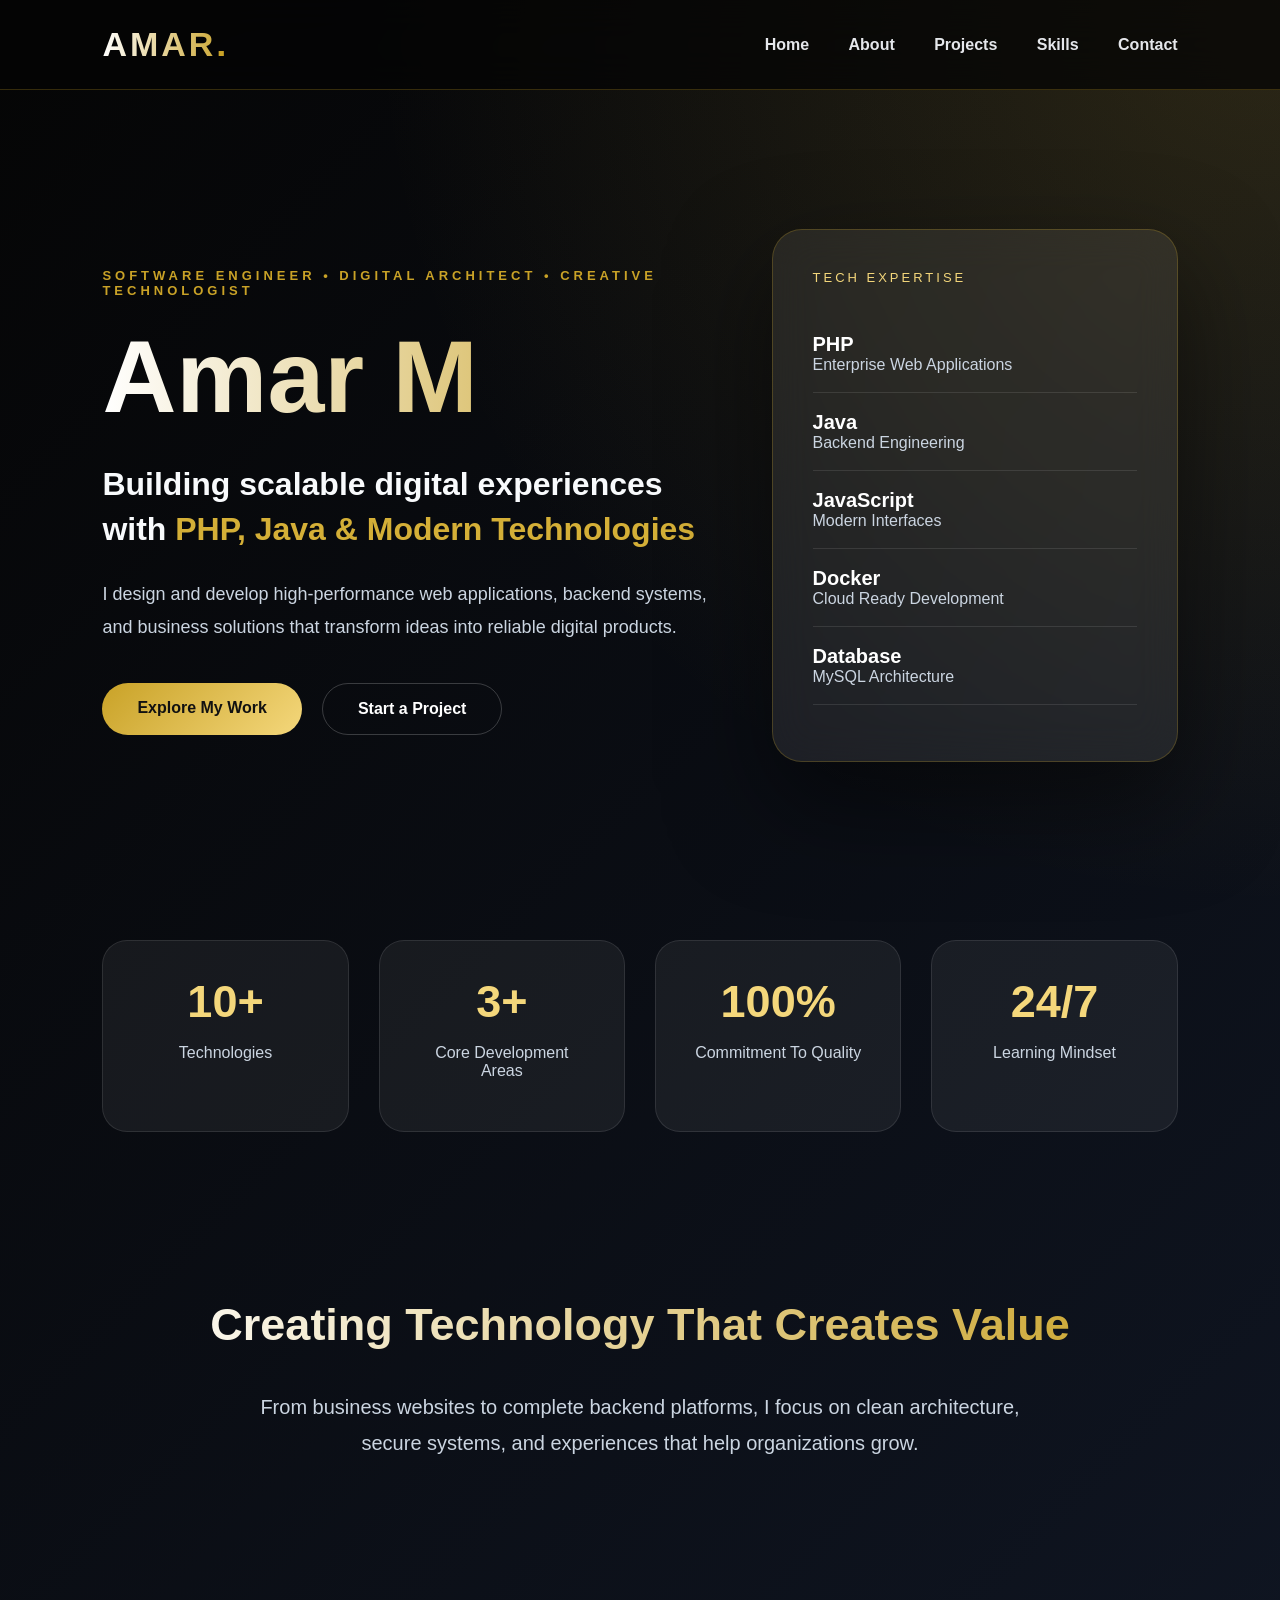
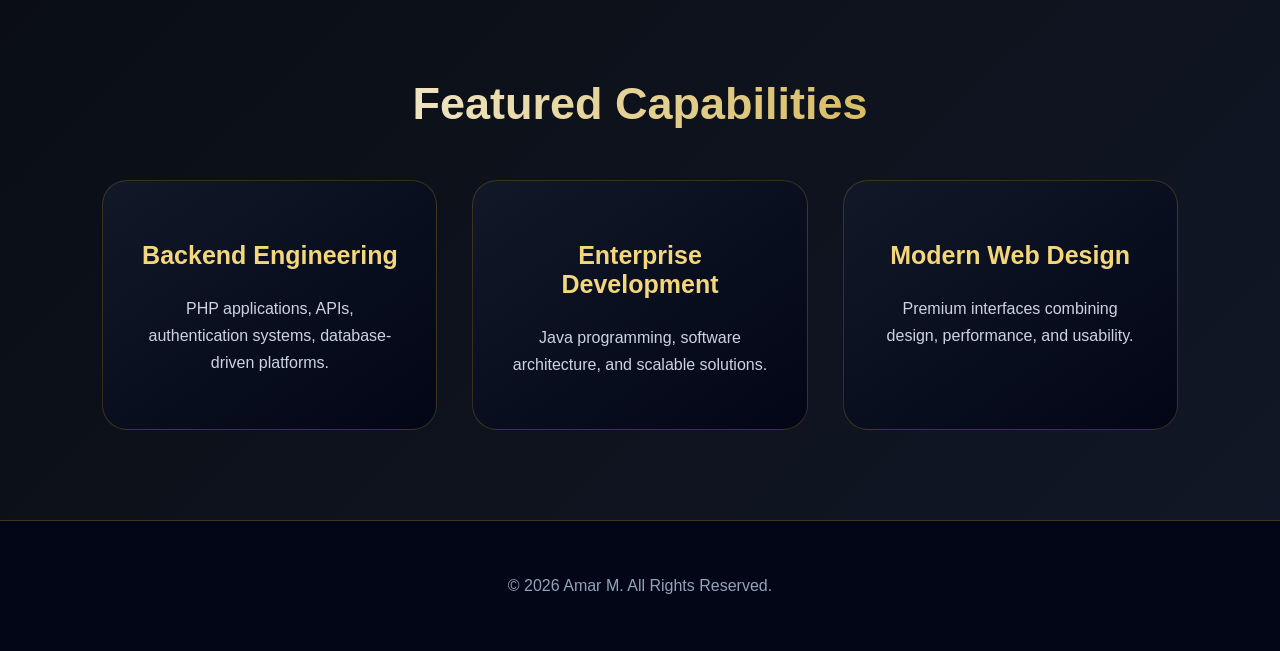
==== index.html @ 8026f6b0 "Create luxury executive portfolio homepage" ====
<!DOCTYPE html>
<html lang="en">
<head>
    <meta charset="UTF-8">
    <meta name="viewport" content="width=device-width, initial-scale=1.0">

    <title>Amar M | Full Stack Developer & Digital Solutions Engineer</title>

    <meta name="description" content="Amar M - Full Stack Developer specializing in PHP, Java, JavaScript, backend systems, databases, and modern digital solutions.">

    <link rel="stylesheet" href="css/style.css">
</head>

<body>

<header class="navbar">

    <div class="logo">
        AMAR<span>.</span>
    </div>

    <nav>
        <a href="index.html">Home</a>
        <a href="about.html">About</a>
        <a href="projects.html">Projects</a>
        <a href="skills.html">Skills</a>
        <a href="contact.html">Contact</a>
    </nav>

</header>


<main>


<section class="hero">

    <div class="hero-content">

        <p class="tag">
            SOFTWARE ENGINEER • DIGITAL ARCHITECT • CREATIVE TECHNOLOGIST
        </p>


        <h1>
            Amar M
        </h1>


        <h2>
            Building scalable digital experiences with
            <span>
                PHP, Java & Modern Technologies
            </span>
        </h2>


        <p class="description">

            I design and develop high-performance web applications,
            backend systems, and business solutions that transform
            ideas into reliable digital products.

        </p>


        <div class="buttons">

            <a href="projects.html" class="btn primary">
                Explore My Work
            </a>


            <a href="contact.html" class="btn secondary">
                Start a Project
            </a>

        </div>


    </div>



    <div class="hero-card">


        <div class="card-title">
            TECH EXPERTISE
        </div>


        <ul>

            <li>
                <strong>PHP</strong>
                Enterprise Web Applications
            </li>


            <li>
                <strong>Java</strong>
                Backend Engineering
            </li>


            <li>
                <strong>JavaScript</strong>
                Modern Interfaces
            </li>


            <li>
                <strong>Docker</strong>
                Cloud Ready Development
            </li>


            <li>
                <strong>Database</strong>
                MySQL Architecture
            </li>

        </ul>


    </div>


</section>




<section class="stats">


<div>
<h3>10+</h3>
<p>Technologies</p>
</div>


<div>
<h3>3+</h3>
<p>Core Development Areas</p>
</div>


<div>
<h3>100%</h3>
<p>Commitment To Quality</p>
</div>


<div>
<h3>24/7</h3>
<p>Learning Mindset</p>
</div>


</section>





<section class="vision">


<h2>
Creating Technology That Creates Value
</h2>


<p>

From business websites to complete backend platforms,
I focus on clean architecture, secure systems,
and experiences that help organizations grow.

</p>


</section>



<section class="featured">


<h2>
Featured Capabilities
</h2>


<div class="grid">


<div class="box">

<h3>
Backend Engineering
</h3>

<p>
PHP applications, APIs, authentication systems,
database-driven platforms.
</p>

</div>



<div class="box">

<h3>
Enterprise Development
</h3>

<p>
Java programming, software architecture,
and scalable solutions.
</p>

</div>




<div class="box">

<h3>
Modern Web Design
</h3>

<p>
Premium interfaces combining design,
performance, and usability.
</p>

</div>



</div>


</section>


</main>




<footer>

<p>
© 2026 Amar M. All Rights Reserved.
</p>

</footer>



<script src="js/script.js"></script>

</body>
</html>
---- css/style.css ----
/* =====================================================
   AMAR M - LUXURY TECHNOLOGY PORTFOLIO
   Executive / Fortune 500 Inspired Theme
===================================================== */


* {
    box-sizing: border-box;
}


html {
    scroll-behavior: smooth;
}


body {

    margin:0;

    font-family:
        'Inter',
        'Segoe UI',
        Arial,
        sans-serif;

    background:

        radial-gradient(
            circle at top right,
            rgba(201,162,39,.18),
            transparent 35%
        ),

        linear-gradient(
            135deg,
            #050505,
            #111827
        );

    color:#f8fafc;

}


/* Container */

.container {

    width:90%;

    max-width:1300px;

    margin:auto;

}



/* =====================================================
   NAVBAR
===================================================== */


.navbar {

    position:sticky;

    top:0;

    z-index:1000;

    display:flex;

    justify-content:space-between;

    align-items:center;

    padding:25px 8%;


    background:

        rgba(5,5,5,.75);


    backdrop-filter:

        blur(20px);


    border-bottom:

        1px solid
        rgba(201,162,39,.25);

}



.logo {

    font-size:34px;

    font-weight:900;

    letter-spacing:3px;

    background:

        linear-gradient(
            90deg,
            #fff,
            #c9a227
        );


    -webkit-background-clip:text;

    color:transparent;

}



.logo span {

    color:#c9a227;

}



nav a {

    color:#e5e7eb;

    text-decoration:none;

    margin-left:35px;

    font-weight:600;

    transition:.3s;

}


nav a:hover {

    color:#f4d77b;

}



/* =====================================================
   HERO SECTION
===================================================== */


.hero {

    min-height:90vh;

    display:grid;

    grid-template-columns:
        1.2fr .8fr;

    gap:60px;

    align-items:center;

    padding:80px 8%;

}



.tag {

    color:#c9a227;

    letter-spacing:4px;

    font-size:13px;

    font-weight:700;

}



.hero h1 {

    font-size:

        clamp(60px,8vw,110px);


    margin:20px 0;


    font-weight:900;


    background:

        linear-gradient(
            90deg,
            #ffffff,
            #c9a227
        );


    -webkit-background-clip:text;


    color:transparent;

}



.hero h2 {

    font-size:32px;

    line-height:1.4;

}



.hero h2 span {

    color:#d4af37;

}



.description {

    color:#cbd5e1;

    max-width:650px;

    line-height:1.8;

    font-size:18px;

}



/* Buttons */

.buttons {

    margin-top:40px;

    display:flex;

    gap:20px;

}



.btn {

    padding:16px 35px;

    border-radius:50px;

    text-decoration:none;

    font-weight:800;

    transition:.3s;

}



.primary {

    background:

        linear-gradient(
            135deg,
            #c9a227,
            #f4d77b
        );

    color:#111;

}



.secondary {

    border:

        1px solid
        rgba(255,255,255,.2);

    color:white;

}



.btn:hover {

    transform:

        translateY(-5px);


    box-shadow:

        0 20px 40px
        rgba(201,162,39,.35);

}



/* =====================================================
   TECHNOLOGY CARD
===================================================== */


.hero-card {

    padding:40px;


    border-radius:30px;


    background:

        rgba(255,255,255,.08);


    backdrop-filter:

        blur(20px);


    border:

        1px solid
        rgba(201,162,39,.25);


    box-shadow:

        0 40px 100px
        rgba(0,0,0,.5);

}



.card-title {

    color:#f4d77b;

    letter-spacing:3px;

    font-size:13px;

    margin-bottom:30px;

}



.hero-card ul {

    list-style:none;

    padding:0;

}



.hero-card li {

    padding:18px 0;

    border-bottom:

        1px solid
        rgba(255,255,255,.1);


    color:#cbd5e1;

}



.hero-card strong {

    display:block;

    color:white;

    font-size:20px;

}



/* =====================================================
   STATS
===================================================== */


.stats {

    display:grid;

    grid-template-columns:

        repeat(4,1fr);


    gap:30px;


    padding:40px 8%;

}



.stats div {

    text-align:center;

    padding:35px;


    background:

        rgba(255,255,255,.06);


    border-radius:25px;


    border:

        1px solid
        rgba(255,255,255,.1);

}



.stats h3 {

    margin:0;

    font-size:45px;

    color:#f4d77b;

}



.stats p {

    color:#cbd5e1;

}



/* =====================================================
   SECTIONS
===================================================== */


.vision,
.featured {


    padding:90px 8%;

    text-align:center;

}



.vision h2,
.featured h2 {


    font-size:45px;


    background:

        linear-gradient(
            90deg,
            white,
            #c9a227
        );


    -webkit-background-clip:text;

    color:transparent;

}



.vision p {

    max-width:800px;

    margin:auto;

    color:#cbd5e1;

    font-size:20px;

    line-height:1.8;

}




.grid {

    margin-top:50px;


    display:grid;

    grid-template-columns:

        repeat(3,1fr);


    gap:35px;

}



.box {

    padding:35px;


    border-radius:25px;


    background:

        linear-gradient(
            145deg,
            #111827,
            #020617
        );


    border:

        1px solid
        rgba(201,162,39,.25);


    transition:.4s;


}



.box:hover {

    transform:

        translateY(-12px);


    box-shadow:

        0 30px 80px
        rgba(0,0,0,.6);

}



.box h3 {

    color:#f4d77b;

    font-size:25px;

}



.box p {

    color:#cbd5e1;

    line-height:1.7;

}



/* =====================================================
   FOOTER
===================================================== */


footer {


    padding:40px;


    text-align:center;


    background:#020617;


    border-top:

        1px solid
        rgba(201,162,39,.3);


    color:#94a3b8;

}





/* =====================================================
   RESPONSIVE
===================================================== */


@media(max-width:900px){


.hero {

    grid-template-columns:1fr;

}



.stats {

    grid-template-columns:1fr 1fr;

}



.grid {

    grid-template-columns:1fr;

}



.navbar {

    flex-direction:column;

    gap:20px;

}


}



@media(max-width:600px){


.stats {

    grid-template-columns:1fr;

}


.hero h1 {

    font-size:55px;

}


nav a {

    margin:10px;

    display:inline-block;

}


}
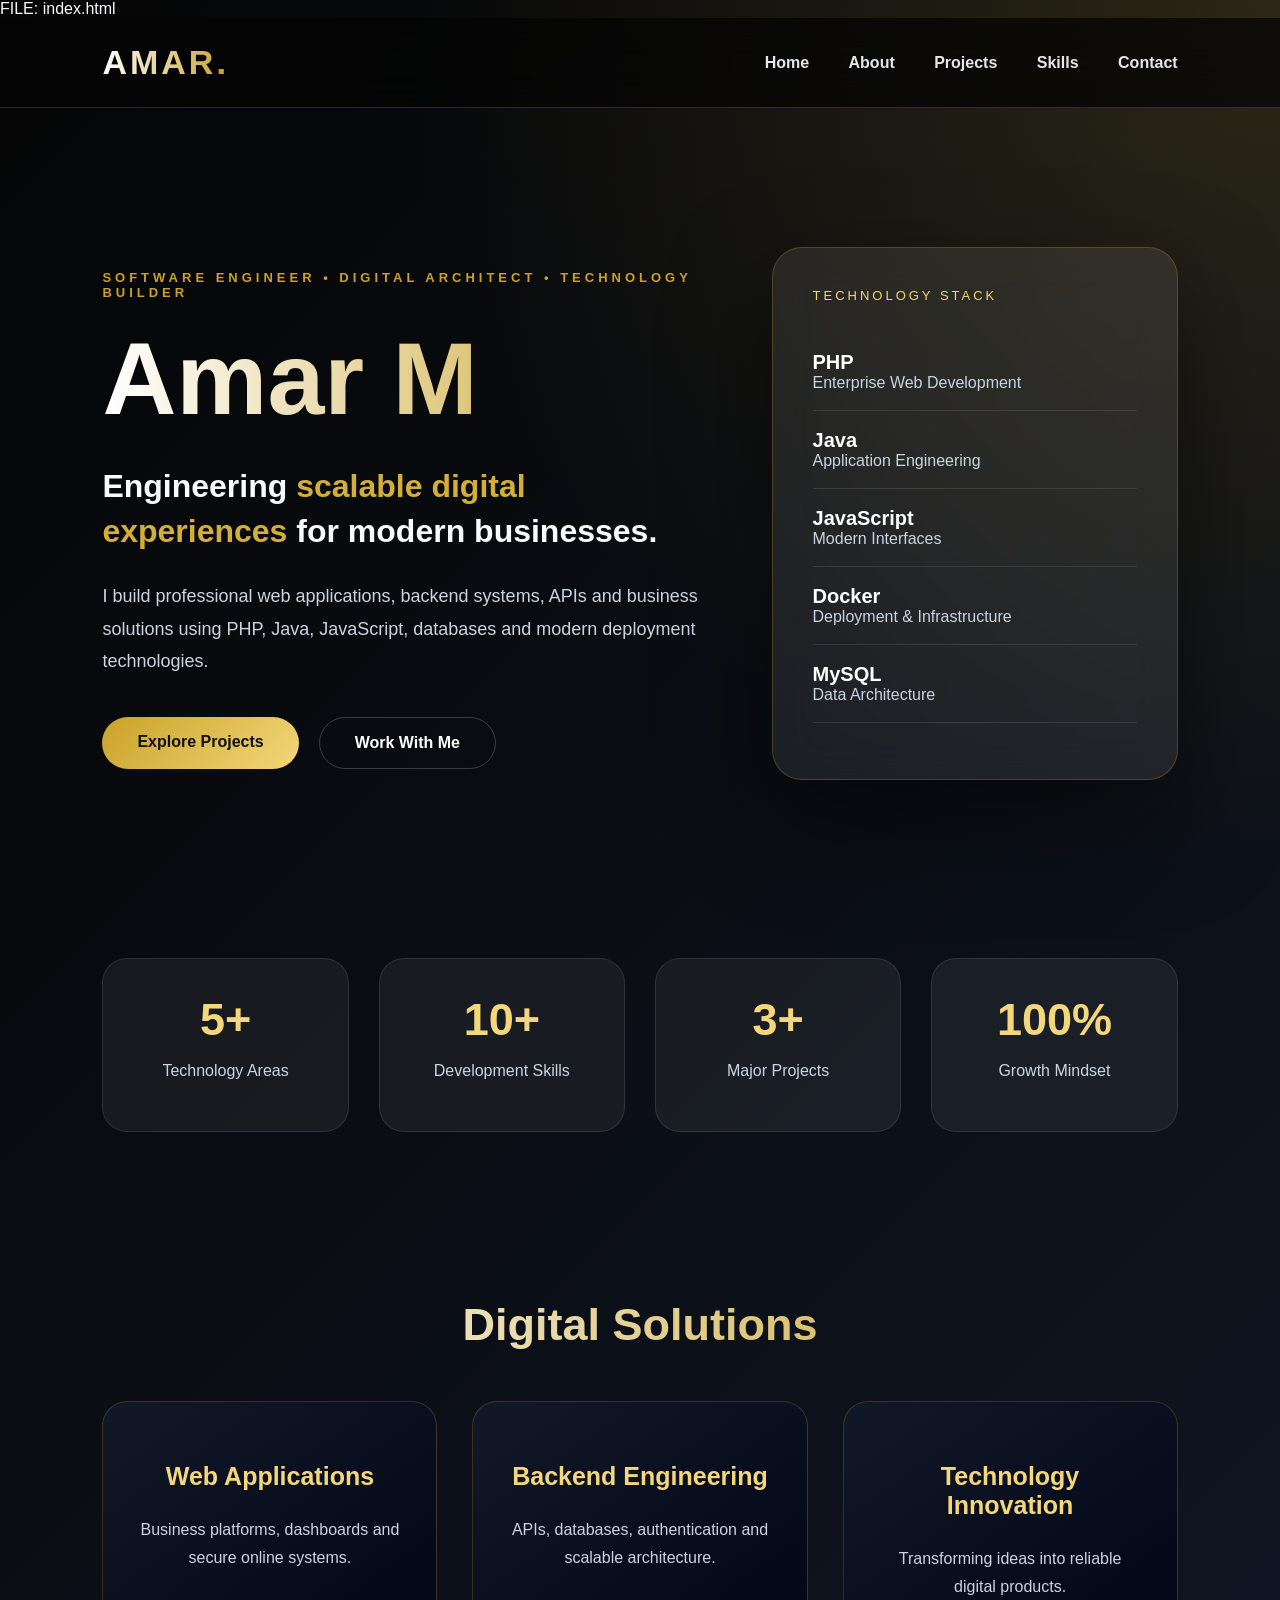
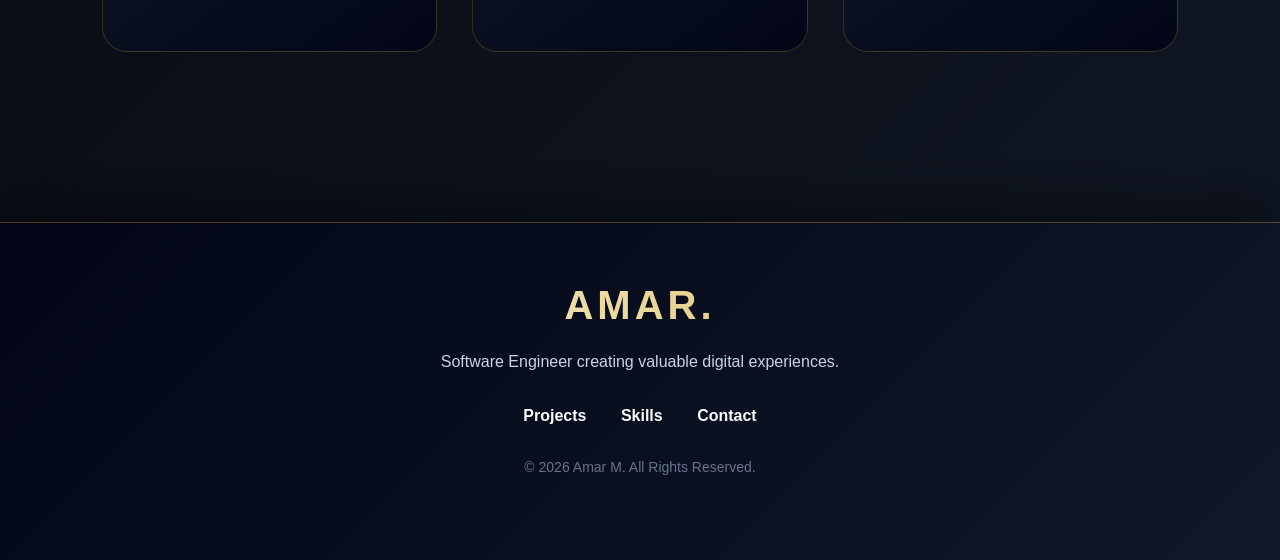
==== commit 275721f2: "Rewrite luxury portfolio pages" ====
--- a/index.html
+++ b/index.html
@@ -1,23 +1,21 @@
+FILE: index.html
+
 <!DOCTYPE html>
 <html lang="en">
 <head>
-    <meta charset="UTF-8">
-    <meta name="viewport" content="width=device-width, initial-scale=1.0">
+<meta charset="UTF-8">
+<meta name="viewport" content="width=device-width, initial-scale=1.0">
 
-    <title>Amar M | Full Stack Developer & Digital Solutions Engineer</title>
+<title>Amar M | Software Engineer</title>
+<meta name="description" content="Amar M - Software Engineer building premium digital solutions with PHP, Java and modern technologies.">
 
-    <meta name="description" content="Amar M - Full Stack Developer specializing in PHP, Java, JavaScript, backend systems, databases, and modern digital solutions.">
-
-    <link rel="stylesheet" href="css/style.css">
+<link rel="stylesheet" href="css/style.css">
 </head>
 
 <body>
 
 <header class="navbar">
-
-    <div class="logo">
-        AMAR<span>.</span>
-    </div>
+    <div class="logo">AMAR<span>.</span></div>
 
     <nav>
         <a href="index.html">Home</a>
@@ -26,245 +24,164 @@
         <a href="skills.html">Skills</a>
         <a href="contact.html">Contact</a>
     </nav>
-
 </header>
-
-
-<main>
 
 
 <section class="hero">
 
-    <div class="hero-content">
+<div class="hero-content">
 
-        <p class="tag">
-            SOFTWARE ENGINEER • DIGITAL ARCHITECT • CREATIVE TECHNOLOGIST
-        </p>
+<p class="tag">
+SOFTWARE ENGINEER • DIGITAL ARCHITECT • TECHNOLOGY BUILDER
+</p>
+
+<h1>
+Amar M
+</h1>
+
+<h2>
+Engineering
+<span>scalable digital experiences</span>
+for modern businesses.
+</h2>
+
+<p class="description">
+I build professional web applications, backend systems,
+APIs and business solutions using PHP, Java, JavaScript,
+databases and modern deployment technologies.
+</p>
+
+<div class="buttons">
+
+<a href="projects.html" class="btn primary">
+Explore Projects
+</a>
+
+<a href="contact.html" class="btn secondary">
+Work With Me
+</a>
+
+</div>
+
+</div>
 
 
-        <h1>
-            Amar M
-        </h1>
+<div class="hero-card">
 
+<div class="card-title">
+TECHNOLOGY STACK
+</div>
 
-        <h2>
-            Building scalable digital experiences with
-            <span>
-                PHP, Java & Modern Technologies
-            </span>
-        </h2>
+<ul>
+<li>
+<strong>PHP</strong>
+Enterprise Web Development
+</li>
 
+<li>
+<strong>Java</strong>
+Application Engineering
+</li>
 
-        <p class="description">
+<li>
+<strong>JavaScript</strong>
+Modern Interfaces
+</li>
 
-            I design and develop high-performance web applications,
-            backend systems, and business solutions that transform
-            ideas into reliable digital products.
+<li>
+<strong>Docker</strong>
+Deployment & Infrastructure
+</li>
 
-        </p>
+<li>
+<strong>MySQL</strong>
+Data Architecture
+</li>
+</ul>
 
-
-        <div class="buttons">
-
-            <a href="projects.html" class="btn primary">
-                Explore My Work
-            </a>
-
-
-            <a href="contact.html" class="btn secondary">
-                Start a Project
-            </a>
-
-        </div>
-
-
-    </div>
-
-
-
-    <div class="hero-card">
-
-
-        <div class="card-title">
-            TECH EXPERTISE
-        </div>
-
-
-        <ul>
-
-            <li>
-                <strong>PHP</strong>
-                Enterprise Web Applications
-            </li>
-
-
-            <li>
-                <strong>Java</strong>
-                Backend Engineering
-            </li>
-
-
-            <li>
-                <strong>JavaScript</strong>
-                Modern Interfaces
-            </li>
-
-
-            <li>
-                <strong>Docker</strong>
-                Cloud Ready Development
-            </li>
-
-
-            <li>
-                <strong>Database</strong>
-                MySQL Architecture
-            </li>
-
-        </ul>
-
-
-    </div>
-
+</div>
 
 </section>
 
 
-
-
 <section class="stats">
 
+<div>
+<h3>5+</h3>
+<p>Technology Areas</p>
+</div>
 
 <div>
 <h3>10+</h3>
-<p>Technologies</p>
+<p>Development Skills</p>
 </div>
-
 
 <div>
 <h3>3+</h3>
-<p>Core Development Areas</p>
+<p>Major Projects</p>
 </div>
-
 
 <div>
 <h3>100%</h3>
-<p>Commitment To Quality</p>
+<p>Growth Mindset</p>
 </div>
-
-
-<div>
-<h3>24/7</h3>
-<p>Learning Mindset</p>
-</div>
-
 
 </section>
 
 
+<section class="featured">
+
+<h2>Digital Solutions</h2>
+
+<div class="grid">
+
+<div class="box">
+<h3>Web Applications</h3>
+<p>
+Business platforms, dashboards and secure online systems.
+</p>
+</div>
 
 
-
-<section class="vision">
+<div class="box">
+<h3>Backend Engineering</h3>
+<p>
+APIs, databases, authentication and scalable architecture.
+</p>
+</div>
 
 
-<h2>
-Creating Technology That Creates Value
-</h2>
+<div class="box">
+<h3>Technology Innovation</h3>
+<p>
+Transforming ideas into reliable digital products.
+</p>
+</div>
 
-
-<p>
-
-From business websites to complete backend platforms,
-I focus on clean architecture, secure systems,
-and experiences that help organizations grow.
-
-</p>
-
+</div>
 
 </section>
 
 
+<footer class="luxury-footer">
 
-<section class="featured">
-
-
-<h2>
-Featured Capabilities
-</h2>
-
-
-<div class="grid">
-
-
-<div class="box">
-
-<h3>
-Backend Engineering
-</h3>
+<h3>AMAR.</h3>
 
 <p>
-PHP applications, APIs, authentication systems,
-database-driven platforms.
+Software Engineer creating valuable digital experiences.
 </p>
 
+<div class="footer-links">
+<a href="projects.html">Projects</a>
+<a href="skills.html">Skills</a>
+<a href="contact.html">Contact</a>
 </div>
 
-
-
-<div class="box">
-
-<h3>
-Enterprise Development
-</h3>
-
-<p>
-Java programming, software architecture,
-and scalable solutions.
-</p>
-
-</div>
-
-
-
-
-<div class="box">
-
-<h3>
-Modern Web Design
-</h3>
-
-<p>
-Premium interfaces combining design,
-performance, and usability.
-</p>
-
-</div>
-
-
-
-</div>
-
-
-</section>
-
-
-</main>
-
-
-
-
-<footer>
-
-<p>
+<p class="footer-small">
 © 2026 Amar M. All Rights Reserved.
 </p>
 
 </footer>
 
-
-
-<script src="js/script.js"></script>
-
 </body>
 </html>
--- a/css/style.css
+++ b/css/style.css
@@ -731,4 +731,140 @@
 }
 
 
+}
+/* =====================================================
+   LUXURY FOOTER
+===================================================== */
+
+
+.luxury-footer {
+
+    margin-top:80px;
+
+    padding:60px 8%;
+
+    text-align:center;
+
+
+    background:
+
+        linear-gradient(
+            135deg,
+            #020617,
+            #111827
+        );
+
+
+    border-top:
+
+        1px solid
+        rgba(201,162,39,.35);
+
+
+    box-shadow:
+
+        0 -20px 50px
+        rgba(0,0,0,.4);
+
+}
+
+
+
+.luxury-footer h3 {
+
+
+    font-size:40px;
+
+
+    margin:0 0 20px;
+
+
+    letter-spacing:4px;
+
+
+    background:
+
+        linear-gradient(
+            90deg,
+            white,
+            #d4af37
+        );
+
+
+    -webkit-background-clip:text;
+
+
+    color:transparent;
+
+}
+
+
+
+.luxury-footer p {
+
+
+    color:#cbd5e1;
+
+
+    max-width:600px;
+
+
+    margin:20px auto;
+
+
+    line-height:1.8;
+
+}
+
+
+
+.footer-links {
+
+
+    margin:30px 0;
+
+
+}
+
+
+
+.footer-links a {
+
+
+    color:#f8fafc;
+
+
+    text-decoration:none;
+
+
+    margin:0 15px;
+
+
+    font-weight:600;
+
+
+    transition:.3s;
+
+}
+
+
+
+.footer-links a:hover {
+
+
+    color:#d4af37;
+
+
+}
+
+
+
+.footer-small {
+
+
+    color:#64748b !important;
+
+
+    font-size:14px;
+
 }
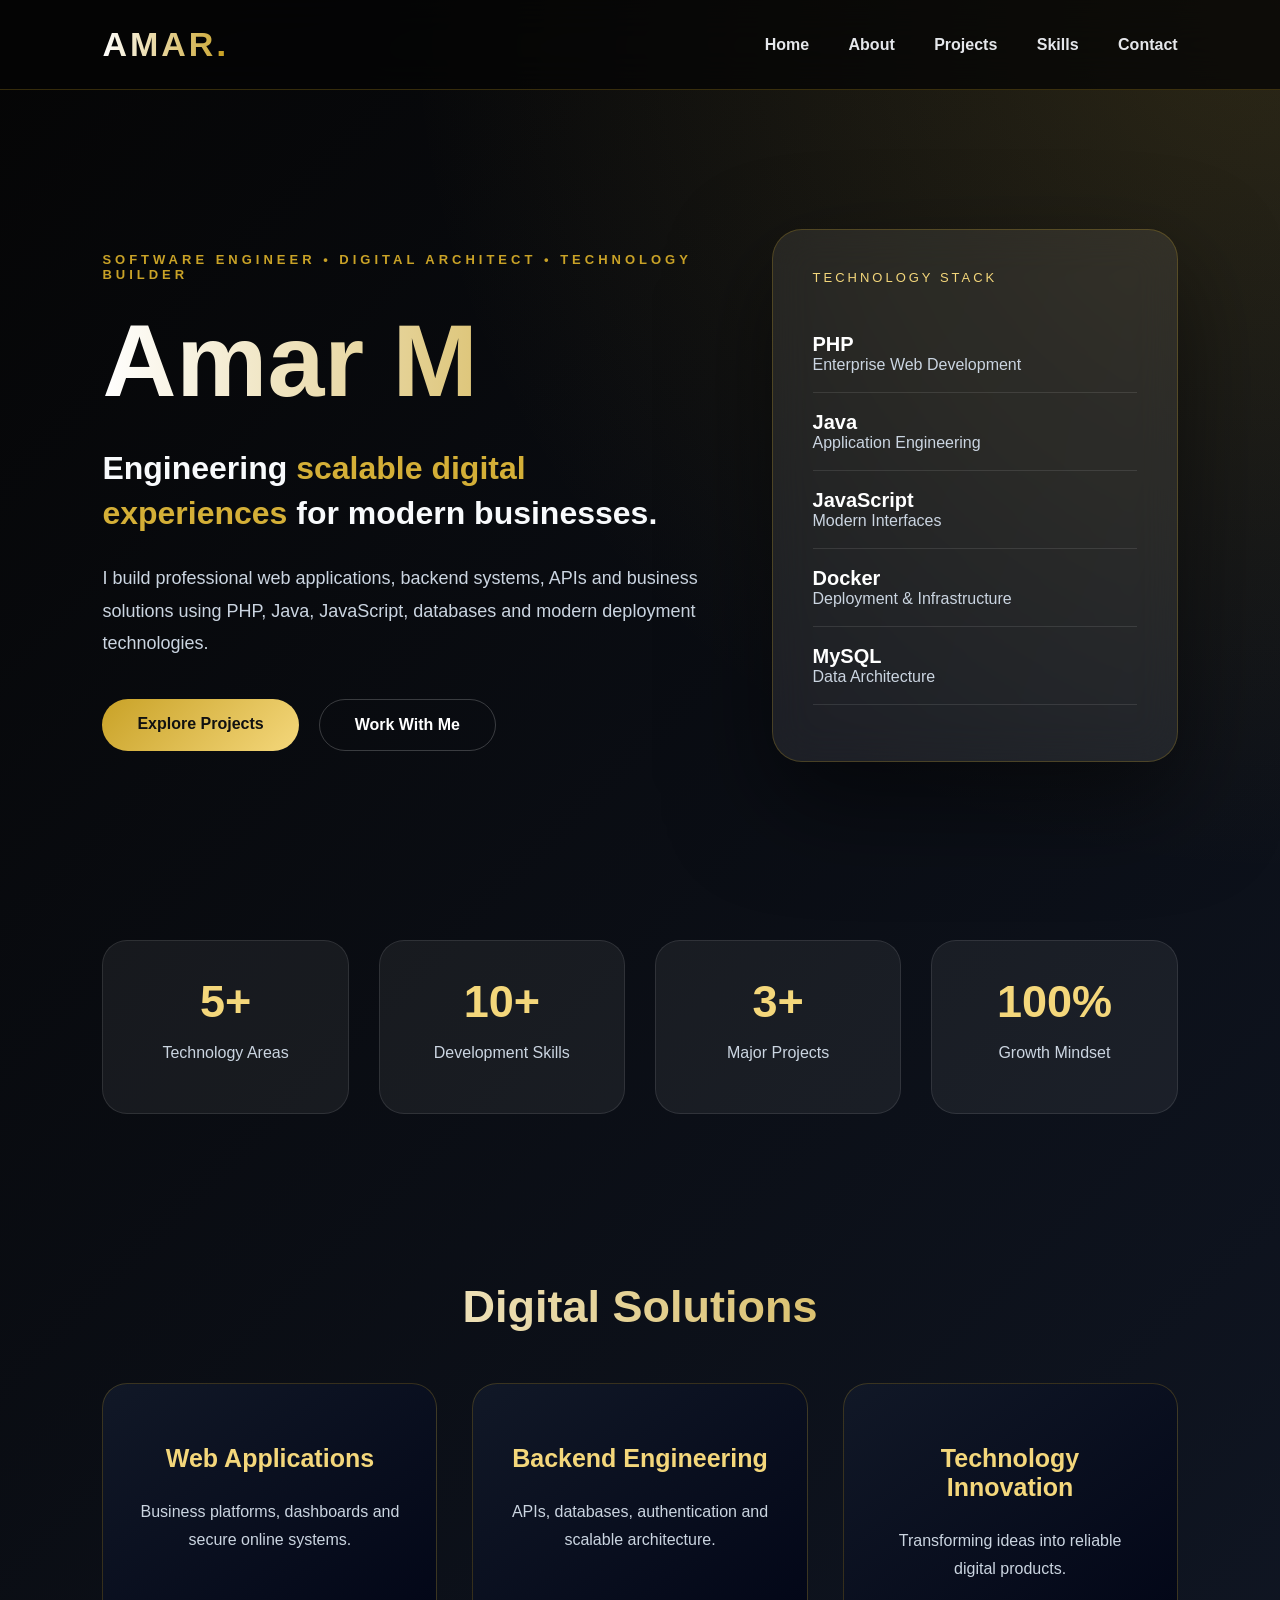
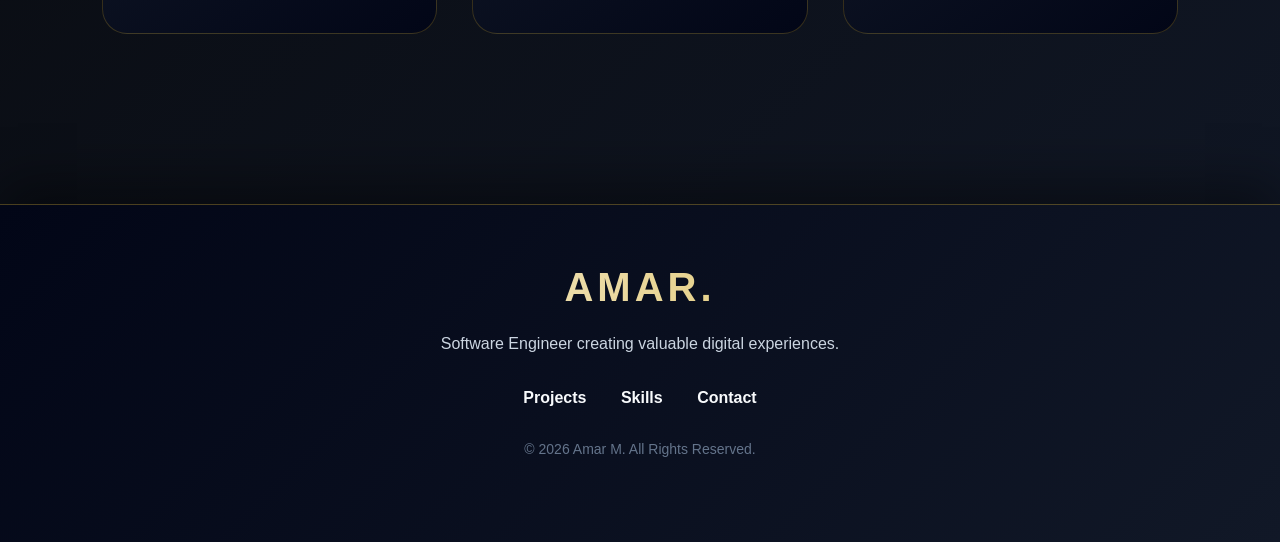
==== commit a5438656: "Update homepage design" ====
--- a/index.html
+++ b/index.html
@@ -1,5 +1,3 @@
-FILE: index.html
-
 <!DOCTYPE html>
 <html lang="en">
 <head>
--- a/css/style.css
+++ b/css/style.css
@@ -867,4 +867,61 @@
 
     font-size:14px;
 
+}
+/* =====================================================
+   JAVASCRIPT ANIMATION SUPPORT
+===================================================== */
+
+
+.hidden {
+
+    opacity:0;
+
+    transform:
+        translateY(40px);
+
+    transition:
+        all .8s ease;
+
+}
+
+
+
+.show {
+
+    opacity:1;
+
+    transform:
+        translateY(0);
+
+}
+
+
+
+.loaded {
+
+    animation:
+        pageFade .8s ease;
+
+}
+
+
+
+@keyframes pageFade {
+
+
+from {
+
+    opacity:0;
+
+}
+
+
+to {
+
+    opacity:1;
+
+}
+
+
 }
